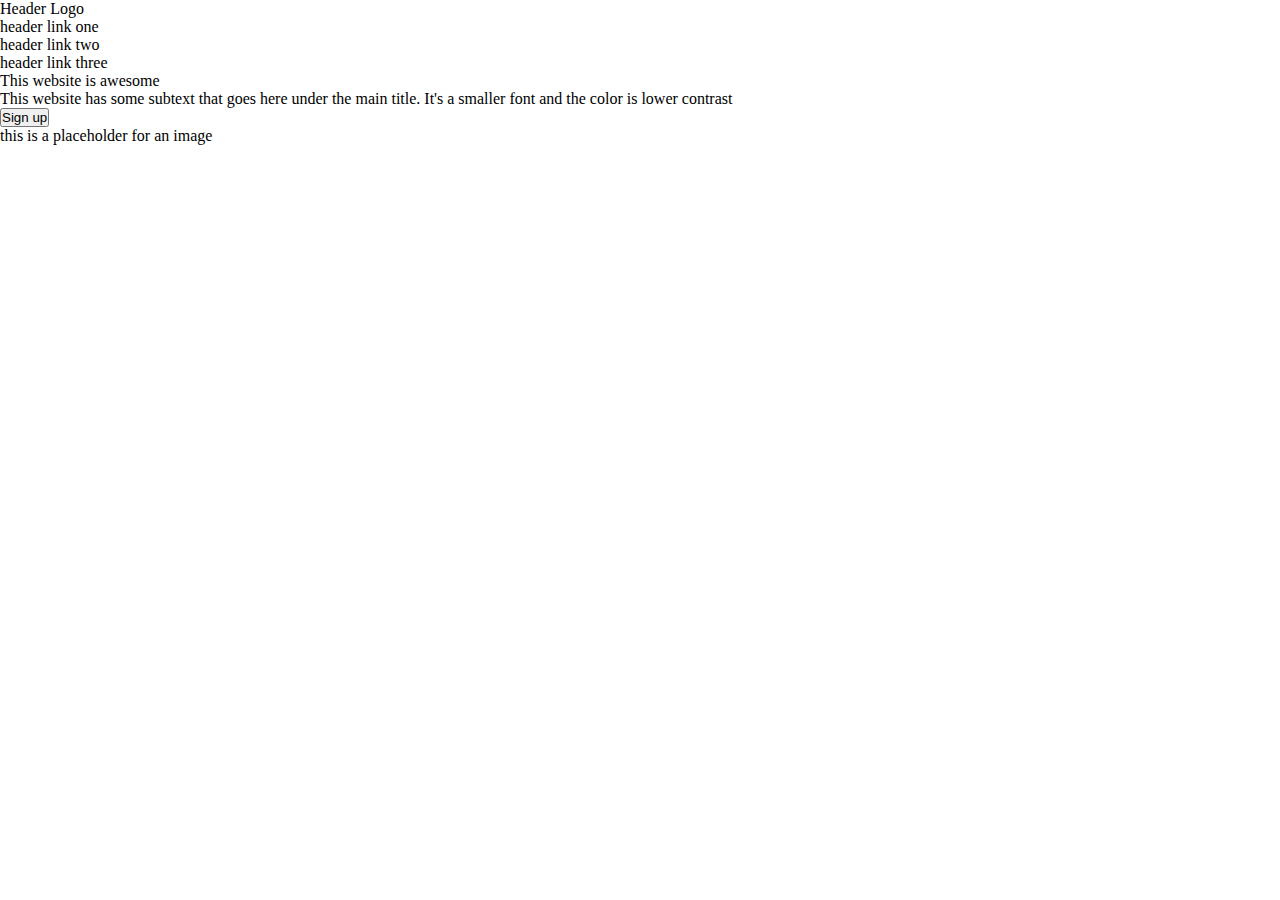
==== index.html @ 9dedc37e "add header skeletons to html" ====
<!DOCTYPE html>
<html lang="en">

<head>
    <meta charset="UTF-8">
    <meta name="viewport" content="width=device-width, initial-scale=1.0">
    <link rel="stylesheet" href="style.css">
    <title>Landing Page</title>
</head>

<body>

    <header>
        <div class="primary-header">
            <span>Header Logo</span>
            <ul>
                <li>header link one</li>
                <li>header link two</li>
                <li>header link three</li>
            </ul>
        </div>
        <div class="secondary-header">
            <div class="secondary-header-left">
                <span>This website is awesome</span>
                <p>This website has some subtext that goes here under the main title. It's a smaller font and the color
                    is lower contrast</p>
                <button>Sign up</button>
            </div>
            <div class="secondary-header-right">
                this is a placeholder for an image
            </div>
        </div>
    </header>
    <div class="container-1"></div>
    <div class="container-2"></div>
    <div class="container 3"></div>
    <footer></footer>

</body>

</html>
---- style.css ----
* {
    box-sizing: border-box;
    margin: 0;
    padding: 0;
}
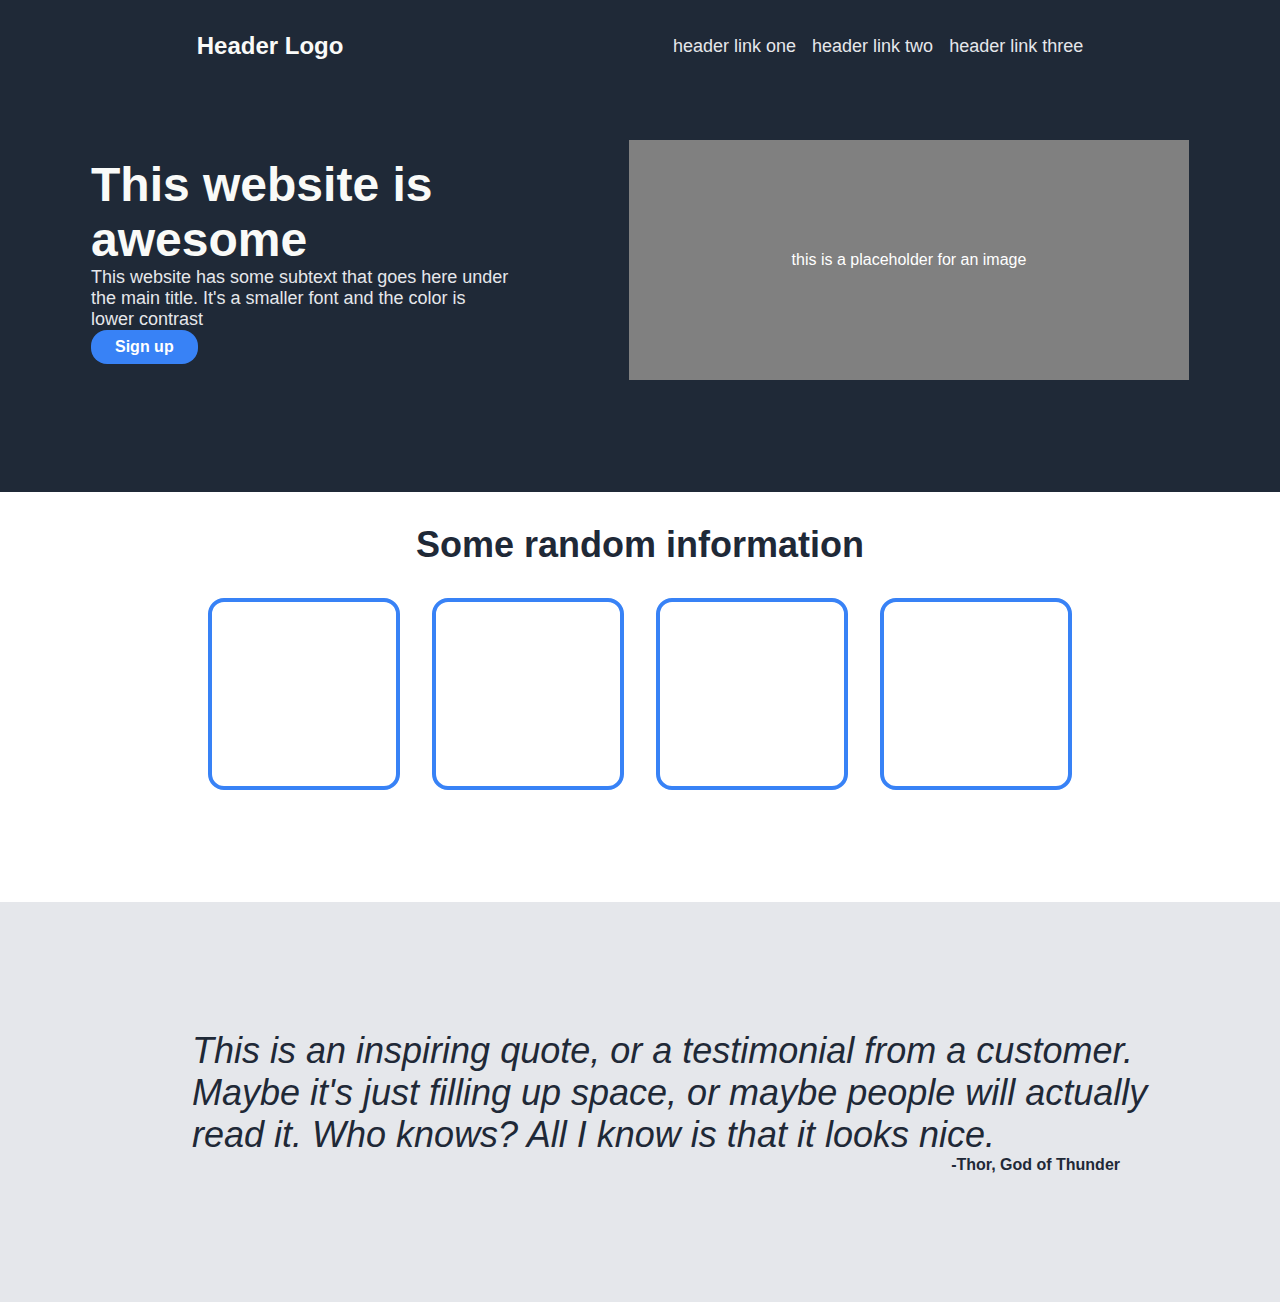
==== commit ed3e45e9: "add html and styling to cards and quote section" ====
--- a/index.html
+++ b/index.html
@@ -31,8 +31,22 @@
             </div>
         </div>
     </header>
-    <div class="container-1"></div>
-    <div class="container-2"></div>
+    <div class="container-1">
+        <span>Some random information</span>
+        <div class="card-section">
+            <div class="cards"></div>
+            <div class="cards"></div>
+            <div class="cards"></div>
+            <div class="cards"></div>
+        </div>
+    </div>
+    <div class="container-2">
+        <div class="quote-section">
+            <p>This is an inspiring quote, or a testimonial from a customer. Maybe it's just filling up space, or maybe
+                people will actually read it. Who knows? All I know is that it looks nice.</p>
+            <p>-Thor, God of Thunder</p>
+        </div>
+    </div>
     <div class="container 3"></div>
     <footer></footer>
 
--- a/style.css
+++ b/style.css
@@ -2,5 +2,144 @@
     box-sizing: border-box;
     margin: 0;
     padding: 0;
+    font-family: Helvetica, sans-serif; }
+
+body {
+    min-height: 100vh;
 }
 
+/*header section*/
+
+header {
+    background-color: #1f2937;
+    padding: 2rem 2rem 7rem 2rem;
+    display: flex;
+    flex-direction: column;
+    gap: 5rem;
+
+}
+
+.primary-header {
+    display: flex;
+    justify-content: space-around;
+    align-items: center;
+}
+
+.primary-header > span {
+    font-size: 24px;
+    color: #f9faf8;
+    font-weight: bold;
+}
+
+.primary-header > ul {
+    display: flex;
+    list-style-type: none;
+    gap: 1rem;
+    color: #e5e7eb;
+    font-size: 18px;
+}
+
+.secondary-header {
+    display: flex;
+    justify-content: space-around;
+    align-items: center;
+}
+
+
+.secondary-header-left {
+    max-width: 420px;
+}
+
+.secondary-header-left > button {
+    background-color: #3882f6;
+    border: none;
+    padding:0.5rem 1.5rem ;
+    border-radius: 1rem;
+    font-size: 1rem;
+    color: white;
+    font-weight: bold;
+}
+
+.secondary-header-left > span {
+    font-size: 48px;
+    color: #f9faf8;
+    font-weight: bolder;
+}
+
+.secondary-header-left > p {
+    color: #e5e7eb;
+    font-size: 18px;
+}
+
+.secondary-header-right {
+    width: 35rem;
+    height: 15rem;
+    background-color: grey;
+    color: white;
+    display: flex;
+    justify-content: center;
+    align-items: center;
+}
+
+
+/*some random information section*/
+
+.container-1 {
+    display: flex;
+    flex-direction: column;
+    align-items: center;
+    padding: 2rem 2rem 7rem 2rem;
+    gap: 2rem;
+}
+
+.container-1 > span {
+    font-size: 36px;
+    font-weight: bolder;
+    color: #1f2937;
+}
+
+.card-section {
+    display: flex;
+    justify-content: center;
+    gap: 2rem;
+}
+
+.cards {
+    border-style: solid;
+    border-color: #3882f6;
+    border-radius: 1rem;
+    border-width: 0.3rem;
+    width: 12rem;
+    height: 12rem;
+}
+
+.container-2 {
+    background-color: #e5e7eb;
+    padding: 8rem 7rem 8rem 12rem;
+    display: flex;
+    justify-content: center;
+}
+
+.quote-section {
+    display: flex;
+    flex-direction: column;
+    align-items: flex-start;
+    max-width: 1000px;
+}
+
+.container-2 p:first-child {
+    font-size: 36px;
+    font-style: italic;
+    font-weight: light;
+    color: #1f2937;
+    align-self: flex-end;
+    
+
+}
+
+.container-2 p:last-child{
+    font-weight: bolder;
+    color: #1f2937;
+    align-self: flex-end;
+    margin-right:3rem;
+}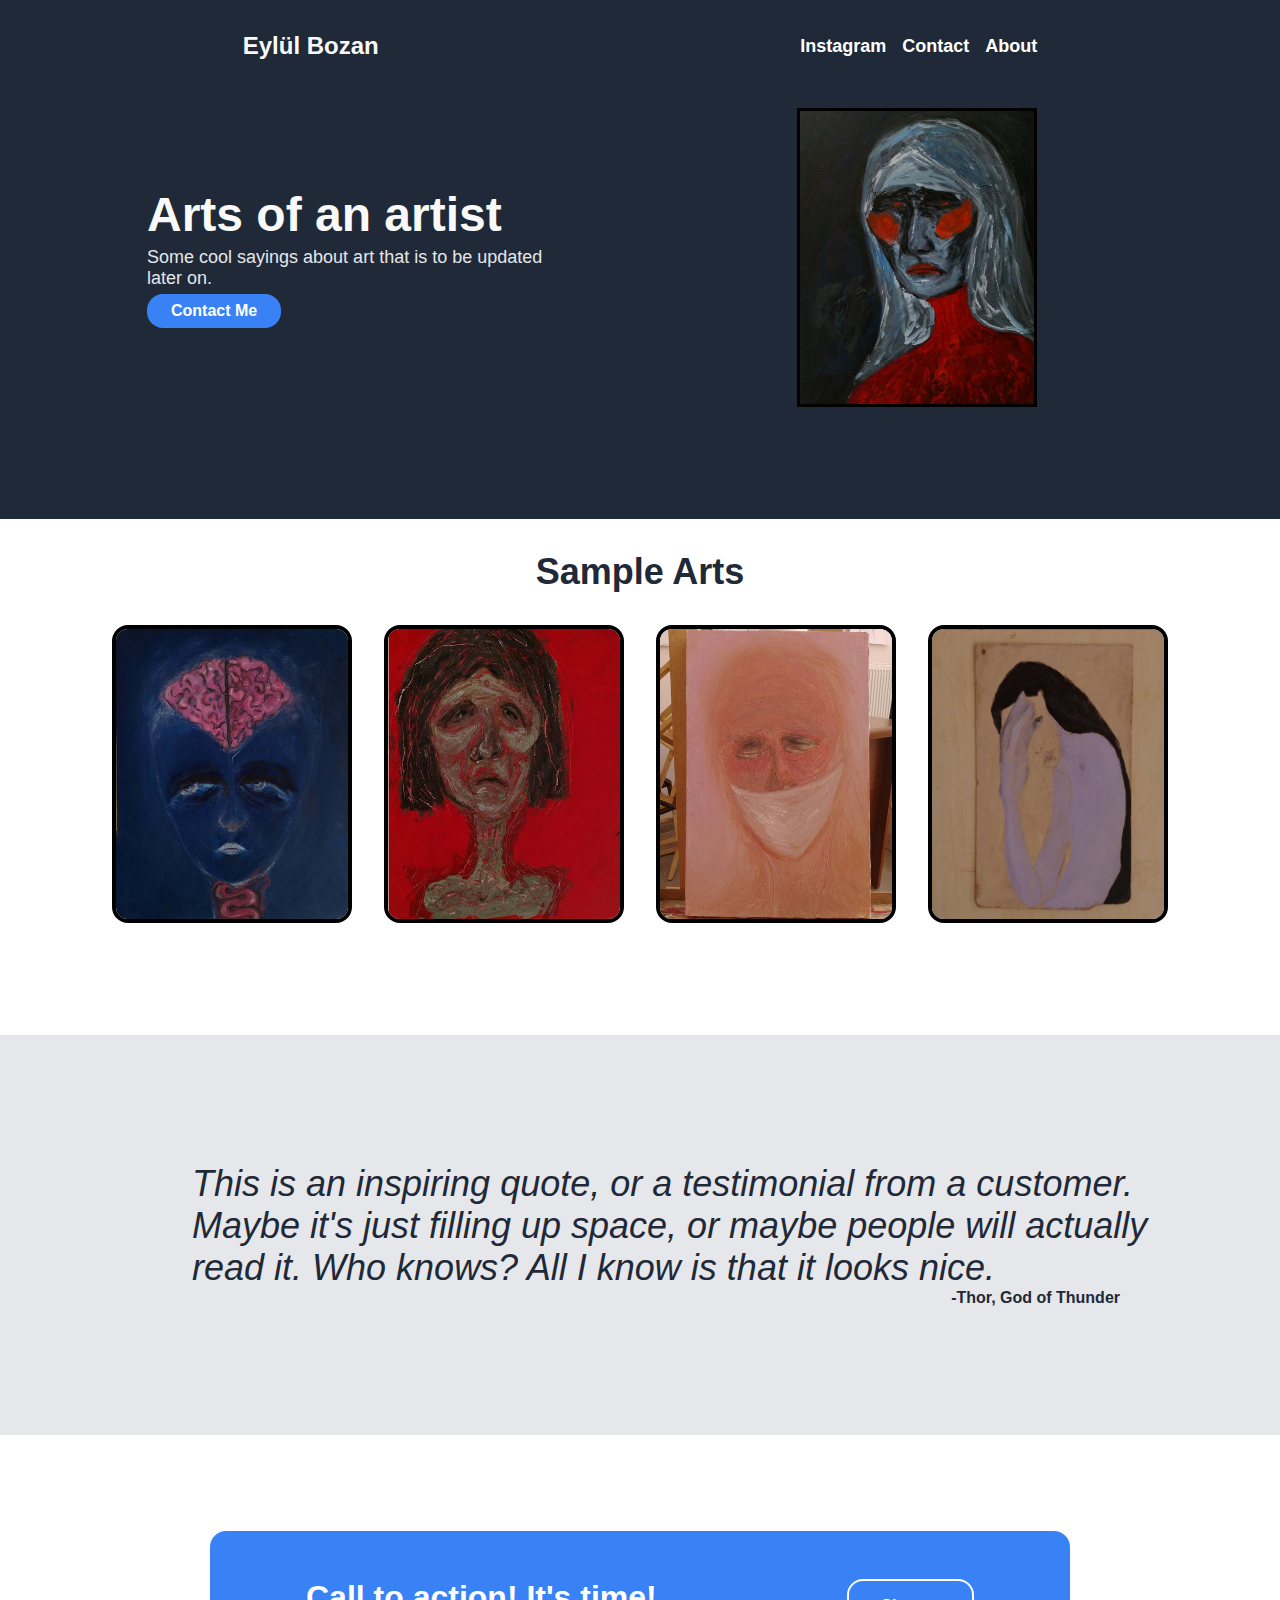
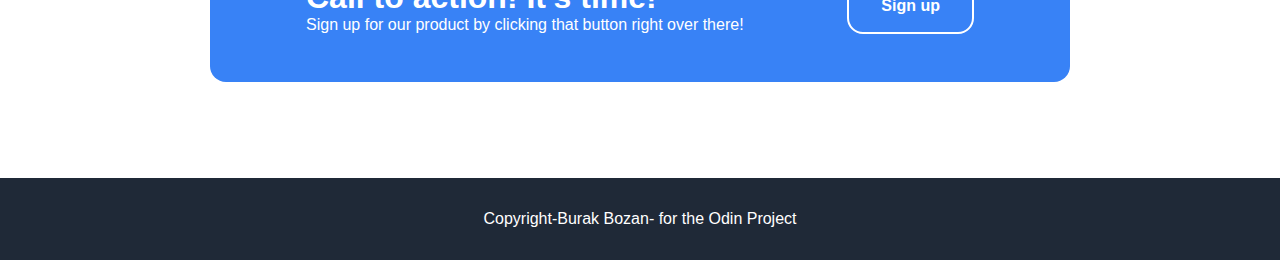
==== commit 41d4e48d: "addhtml elements and styling for footer and call to action section" ====
--- a/index.html
+++ b/index.html
@@ -12,32 +12,32 @@
 
     <header>
         <div class="primary-header">
-            <span>Header Logo</span>
+            <span>Eylül Bozan</span>
             <ul>
-                <li>header link one</li>
-                <li>header link two</li>
-                <li>header link three</li>
+                <li><a href="#">Instagram</a></li>
+                <li><a href="#">Contact</a></li>
+                <li><a href="#">About</a></li>
             </ul>
         </div>
         <div class="secondary-header">
             <div class="secondary-header-left">
-                <span>This website is awesome</span>
-                <p>This website has some subtext that goes here under the main title. It's a smaller font and the color
-                    is lower contrast</p>
-                <button>Sign up</button>
+                <span>Arts of an artist</span>
+                <p>Some cool sayings about art that is to be updated later on.</p>
+                <button>Contact Me</button>
             </div>
-            <div class="secondary-header-right">
+            <img class="secondary-header-right" src="./images/1.png" alt="picture">
+            <!-- <div class="secondary-header-right">
                 this is a placeholder for an image
-            </div>
+            </div> -->
         </div>
     </header>
     <div class="container-1">
-        <span>Some random information</span>
+        <span>Sample Arts</span>
         <div class="card-section">
-            <div class="cards"></div>
-            <div class="cards"></div>
-            <div class="cards"></div>
-            <div class="cards"></div>
+            <img src="./images/2.png" alt="picture" class="cards">
+            <img src="./images/3.png" alt="picture"class="cards">
+            <img src="./images/4.png" alt="picture" class="cards">
+            <img src="./images/5.png"alt="picture" class="cards">
         </div>
     </div>
     <div class="container-2">
@@ -47,8 +47,18 @@
             <p>-Thor, God of Thunder</p>
         </div>
     </div>
-    <div class="container 3"></div>
-    <footer></footer>
+    <div class="container-3">
+        <div class="call-action-box">
+            <div class="left">
+                <p>Call to action! It's time!</p>
+                <p>Sign up for our product by clicking that button right over there!</p>
+            </div>
+            <button>Sign up</button>
+        </div>
+    </div>
+    <footer>
+        <p>Copyright-Burak Bozan- for the Odin Project</p>
+    </footer>
 
 </body>
 
--- a/style.css
+++ b/style.css
@@ -15,7 +15,8 @@
     padding: 2rem 2rem 7rem 2rem;
     display: flex;
     flex-direction: column;
-    gap: 5rem;
+    gap: 3rem;
+    flex-wrap: wrap;
 
 }
 
@@ -23,6 +24,7 @@
     display: flex;
     justify-content: space-around;
     align-items: center;
+    flex-wrap: wrap;
 }
 
 .primary-header > span {
@@ -39,16 +41,28 @@
     font-size: 18px;
 }
 
+.primary-header > ul a {
+    text-decoration: none;
+    color: white;
+    font-weight: bolder;
+}
+
 .secondary-header {
     display: flex;
     justify-content: space-around;
     align-items: center;
+    flex-wrap: wrap;
 }
 
 
 .secondary-header-left {
     max-width: 420px;
-}
+    display: flex;
+    flex-direction: column;
+    gap: 0.3rem;
+}
+
+
 
 .secondary-header-left > button {
     background-color: #3882f6;
@@ -58,6 +72,7 @@
     font-size: 1rem;
     color: white;
     font-weight: bold;
+    width: fit-content;
 }
 
 .secondary-header-left > span {
@@ -72,13 +87,13 @@
 }
 
 .secondary-header-right {
-    width: 35rem;
-    height: 15rem;
-    background-color: grey;
-    color: white;
-    display: flex;
-    justify-content: center;
-    align-items: center;
+    width: 15rem;
+    margin-right: 6rem;
+    display: flex;
+    justify-content: center;
+    align-items: center;
+    border-style: solid;
+    border-color: black;
 }
 
 
@@ -102,15 +117,17 @@
     display: flex;
     justify-content: center;
     gap: 2rem;
+    width: 100%;
+    flex-wrap: wrap;
 }
 
 .cards {
     border-style: solid;
-    border-color: #3882f6;
+    border-color: black;
     border-radius: 1rem;
     border-width: 0.3rem;
-    width: 12rem;
-    height: 12rem;
+    max-width: 15rem;
+    
 }
 
 .container-2 {
@@ -142,4 +159,59 @@
     color: #1f2937;
     align-self: flex-end;
     margin-right:3rem;
+}
+
+
+/**call action box section*/
+
+.container-3 {
+    display: flex;
+    justify-content: center;
+    align-items: center;
+    padding: 6rem ;
+    flex-wrap: wrap;
+}
+
+.call-action-box {
+    display: flex;
+    justify-content: space-between;
+    background-color: #3882f6;
+    padding: 3rem 6rem;
+    border-radius: 1rem;
+    width: 860px;
+    flex-wrap: wrap;
+    flex-shrink: ;
+}
+
+.call-action-box p:first-child{
+    color: white;
+    font-weight: bolder;
+    font-size: 2rem;
+}
+
+.call-action-box p:last-child {
+    color: white;
+}
+.call-action-box > button {
+    background-color: #3882f6;
+    color: white;
+    padding: 0.3rem 2rem;
+    border-radius: 1rem;
+    font-weight: bolder;
+    font-size: 1rem;
+    border-color: white;
+    border-style: solid;
+}
+
+/* footer*/
+
+footer {
+    background-color: #1f2937;
+    color: white;
+    display: flex;
+    justify-content: center;
+    align-items: center;
+    padding-top: 2rem;
+    padding-bottom: 2rem;
+    flex-wrap: wrap;
 }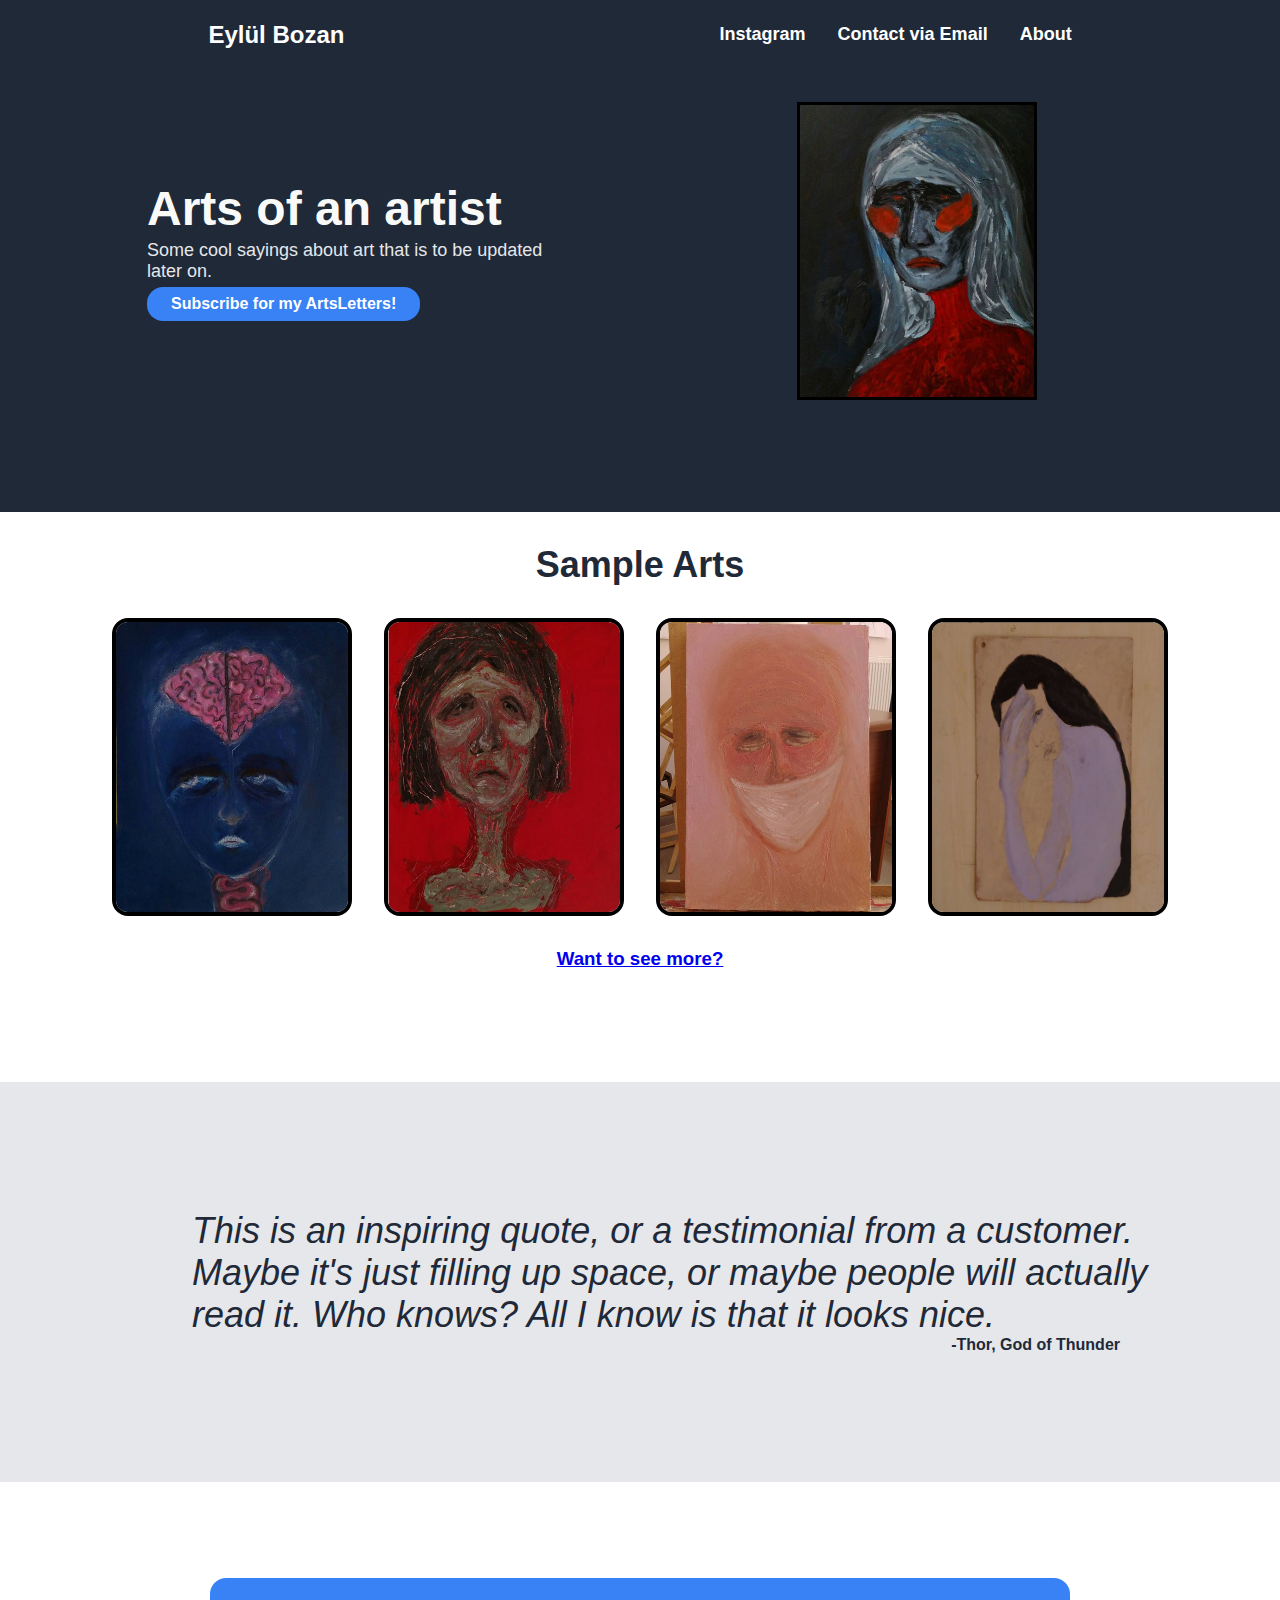
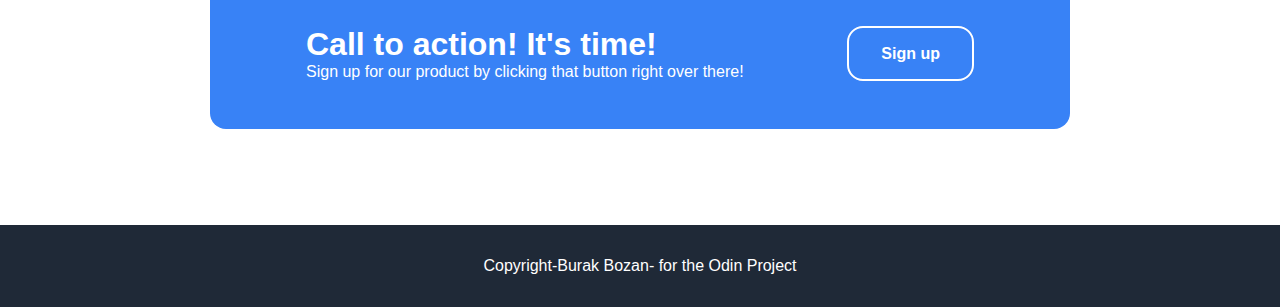
==== commit dc23c3dd: "test" ====
--- a/index.html
+++ b/index.html
@@ -10,35 +10,35 @@
 
 <body>
 
+    <div class="primary-header">
+        <span><a href="./index.html">Eylül Bozan</a></span>
+        <ul>
+            <li><a href="https://www.instagram.com/eylulay.l/" target="_blank">Instagram</a></li>
+            <li><a href="mailto:eylulay91@gmail.com">Contact via Email</a></li>
+            <li><a href="#">About</a></li>
+        </ul>
+    </div>
+
     <header>
-        <div class="primary-header">
-            <span>Eylül Bozan</span>
-            <ul>
-                <li><a href="#">Instagram</a></li>
-                <li><a href="#">Contact</a></li>
-                <li><a href="#">About</a></li>
-            </ul>
-        </div>
+
         <div class="secondary-header">
             <div class="secondary-header-left">
                 <span>Arts of an artist</span>
                 <p>Some cool sayings about art that is to be updated later on.</p>
-                <button>Contact Me</button>
+                <button>Subscribe for my ArtsLetters!</button>
             </div>
             <img class="secondary-header-right" src="./images/1.png" alt="picture">
-            <!-- <div class="secondary-header-right">
-                this is a placeholder for an image
-            </div> -->
         </div>
     </header>
     <div class="container-1">
         <span>Sample Arts</span>
         <div class="card-section">
             <img src="./images/2.png" alt="picture" class="cards">
-            <img src="./images/3.png" alt="picture"class="cards">
+            <img src="./images/3.png" alt="picture" class="cards">
             <img src="./images/4.png" alt="picture" class="cards">
-            <img src="./images/5.png"alt="picture" class="cards">
+            <img src="./images/5.png" alt="picture" class="cards">
         </div>
+        <h3><a href="./pages/arts.html">Want to see more?</a></h3>
     </div>
     <div class="container-2">
         <div class="quote-section">
--- a/style.css
+++ b/style.css
@@ -17,7 +17,6 @@
     flex-direction: column;
     gap: 3rem;
     flex-wrap: wrap;
-
 }
 
 .primary-header {
@@ -25,6 +24,11 @@
     justify-content: space-around;
     align-items: center;
     flex-wrap: wrap;
+    position: sticky;
+    top: 0;
+    background-color: #1f2937;
+    padding: 1.3rem;
+
 }
 
 .primary-header > span {
@@ -33,10 +37,16 @@
     font-weight: bold;
 }
 
+.primary-header > span > a {
+    text-decoration: none;
+    color: white;
+    
+}
+
 .primary-header > ul {
     display: flex;
     list-style-type: none;
-    gap: 1rem;
+    gap: 2rem;
     color: #e5e7eb;
     font-size: 18px;
 }
